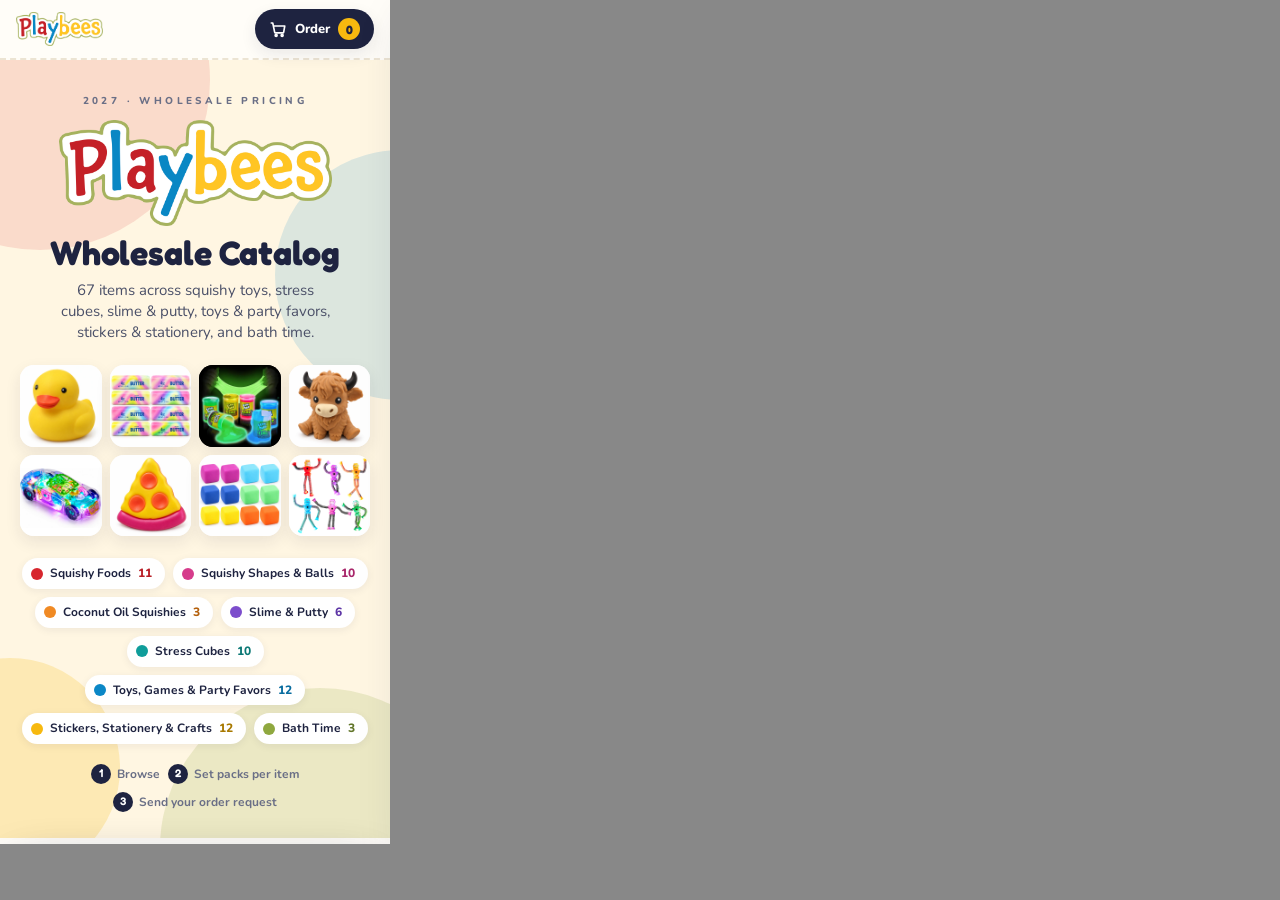
==== tools/harness.html @ d8f955f3 "eGarden wholesale catalog site: 67 items, order request cart, Apps Script intake Built from Playbees" ====
<!doctype html><meta charset="utf-8"><title>harness</title>
<style>html,body{margin:0;background:#888}iframe{border:0;display:block;background:#fff}</style>
<iframe id="f"></iframe>
<script>
const q=new URLSearchParams(location.search);const w=+q.get('w')||390,h=+q.get('h')||844,state=q.get('state')||'top',view=q.get('view')||'';
const f=document.getElementById('f');f.width=w;f.height=h;
const sleep=ms=>new Promise(r=>setTimeout(r,ms));
f.onload=async()=>{const d=f.contentDocument,W=f.contentWindow;W.localStorage.clear();d.documentElement.style.scrollBehavior='auto';
  const $=s=>d.querySelector(s);const click=s=>{const e=$(s);if(e)e.click();else console.log('missing',s)};
  await sleep(1500);
  if(view==='list')click('#vlist');
  const scrollTo=s=>{const e=$(s);if(e)W.scrollTo(0,e.getBoundingClientRect().top+W.scrollY-125)};
  const add=()=>{click('[data-add="PB141"]');click('[data-add="PB409"]');click('[data-add="squishy-ducky"]');click('[data-step="PB141"] [data-inc]');click('[data-step="PB141"] [data-inc]')};
  switch(state){
    case 'grid': scrollTo('#cat-squishy-foods'); break;
    case 'added': add(); scrollTo('#cat-squishy-foods'); break;
    case 'sheet': add(); click('[data-open="PB377"]'); break;
    case 'cart': add(); click('#cartbtn'); break;
    case 'cartform': add(); click('#cartbtn'); await sleep(400); $('#dbody').scrollTop=9999; break;
    case 'validate': add(); click('#cartbtn'); await sleep(400); $('#dbody').scrollTop=9999; click('#send'); break;
    case 'list': add(); scrollTo('#cat-stress-cubes'); break;
    case 'search': $('#q').value='duck'; $('#q').dispatchEvent(new Event('input')); await sleep(400); scrollTo('#toolbar'); break;
    case 'footer': W.scrollTo(0,d.body.scrollHeight); break;
    case 'toys': scrollTo('#cat-toys-games-party-favors'); break;
  }
  await sleep(700);
  document.title='ready:'+state+':'+d.querySelectorAll('.card, .list tr[data-id]').length+':'+($('#cartcount')||{}).textContent;
};
f.src='../index.html';
</script>
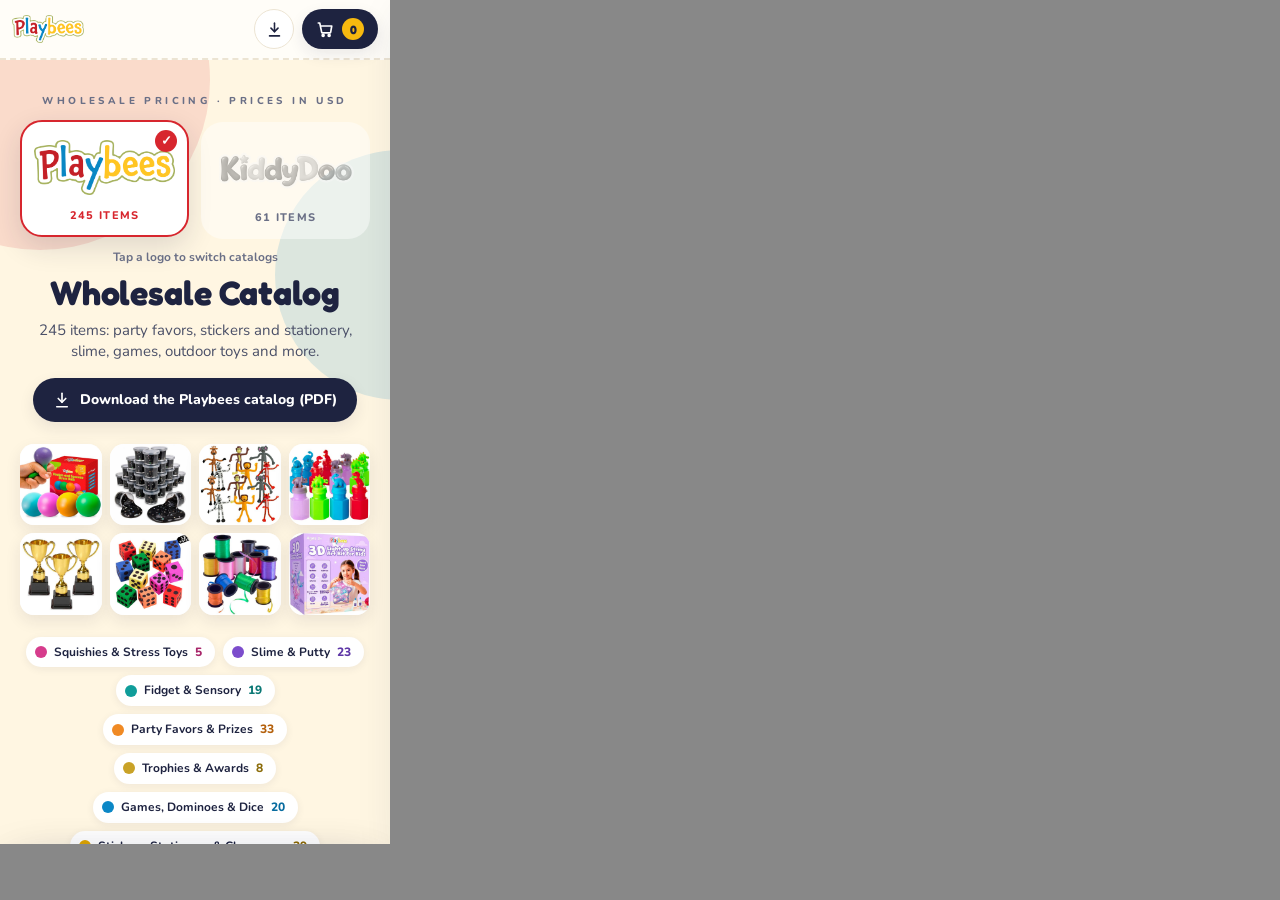
==== commit df589458: "Replace show catalog with Playbees + KiddyDoo wholesale catalogs 306 items (Playbees 245, KiddyDoo 6" ====
--- a/tools/harness.html
+++ b/tools/harness.html
@@ -1,29 +1,34 @@
 <!doctype html><meta charset="utf-8"><title>harness</title>
+<!-- Phone-frame preview for headless screenshots: tools/harness.html?state=<name>&w=390&h=844&view=list
+     No state here submits an order: a real send writes to the live order sheet and emails sales. -->
 <style>html,body{margin:0;background:#888}iframe{border:0;display:block;background:#fff}</style>
 <iframe id="f"></iframe>
 <script>
 const q=new URLSearchParams(location.search);const w=+q.get('w')||390,h=+q.get('h')||844,state=q.get('state')||'top',view=q.get('view')||'';
 const f=document.getElementById('f');f.width=w;f.height=h;
 const sleep=ms=>new Promise(r=>setTimeout(r,ms));
-f.onload=async()=>{const d=f.contentDocument,W=f.contentWindow;W.localStorage.clear();d.documentElement.style.scrollBehavior='auto';
+f.onload=async()=>{const d=f.contentDocument,W=f.contentWindow;W.localStorage.clear();d.documentElement.style.scrollBehavior='auto';const st=d.createElement('style');st.textContent='*{transition:none!important;animation:none!important}';d.head.appendChild(st);
+  W.EG_CONFIG.ORDER_ENDPOINT='https://127.0.0.1:1/never-send-from-harness';
   const $=s=>d.querySelector(s);const click=s=>{const e=$(s);if(e)e.click();else console.log('missing',s)};
   await sleep(1500);
   if(view==='list')click('#vlist');
-  const scrollTo=s=>{const e=$(s);if(e)W.scrollTo(0,e.getBoundingClientRect().top+W.scrollY-125)};
-  const add=()=>{click('[data-add="PB141"]');click('[data-add="PB409"]');click('[data-add="squishy-ducky"]');click('[data-step="PB141"] [data-inc]');click('[data-step="PB141"] [data-inc]')};
+  const scrollTo=s=>{const e=$(s);if(e)W.scrollTo(0,e.getBoundingClientRect().top+W.scrollY-(+q.get('off')||175))};
+  const add=async()=>{click('[data-add="PB141"]');click('[data-add="PB019"]');click('[data-step="PB141"] [data-inc]');click('[data-step="PB141"] [data-inc]');click('#herobrands [data-brand="kiddydoo"]');await sleep(200);click('[data-add="PB399"]');click('#herobrands [data-brand="playbees"]');await sleep(200)};
   switch(state){
-    case 'grid': scrollTo('#cat-squishy-foods'); break;
-    case 'added': add(); scrollTo('#cat-squishy-foods'); break;
-    case 'sheet': add(); click('[data-open="PB377"]'); break;
-    case 'cart': add(); click('#cartbtn'); break;
+    case 'grid': scrollTo('#cat-'+(q.get('cat')||'squishy')); break;
+    case 'added': add(); scrollTo('#cat-squishy'); break;
+    case 'sheet': await add(); click('[data-open="'+(q.get('id')||'PB420')+'"]'); break;
+    case 'cart': await add(); click('#cartbtn'); break;
     case 'cartform': add(); click('#cartbtn'); await sleep(400); $('#dbody').scrollTop=9999; break;
     case 'validate': add(); click('#cartbtn'); await sleep(400); $('#dbody').scrollTop=9999; click('#send'); break;
-    case 'list': add(); scrollTo('#cat-stress-cubes'); break;
-    case 'search': $('#q').value='duck'; $('#q').dispatchEvent(new Event('input')); await sleep(400); scrollTo('#toolbar'); break;
+    case 'list': add(); scrollTo('#cat-'+(q.get('cat')||'games')); break;
+    case 'search': if(q.get('b'))click('#herobrands [data-brand="'+q.get('b')+'"]'); await sleep(300); $('#q').value=q.get('q')||'duck'; $('#q').dispatchEvent(new Event('input')); await sleep(400); scrollTo('#toolbar'); break;
+    case 'brand': click('#herobrands [data-brand="'+(q.get('b')||'kiddydoo')+'"]'); await sleep(400); if(q.get('cat'))scrollTo('#cat-'+q.get('cat')); break;
+    case 'nophoto': scrollTo('[data-id="'+(q.get('id')||'PB374')+'"]'); break;
+    case 'sendfail': add(); click('#cartbtn'); await sleep(400); const set2=(s,v)=>{const e=$(s);e.value=v;e.dispatchEvent(new Event('input'))}; set2('#f-name','TEST offline'); set2('#f-company','TEST Store (ignore)'); set2('#f-email','test@example.com'); click('#send'); await sleep(3000); break;
     case 'footer': W.scrollTo(0,d.body.scrollHeight); break;
-    case 'toys': scrollTo('#cat-toys-games-party-favors'); break;
   }
-  await sleep(700);
+  await sleep(900);
   document.title='ready:'+state+':'+d.querySelectorAll('.card, .list tr[data-id]').length+':'+($('#cartcount')||{}).textContent;
 };
 f.src='../index.html';
